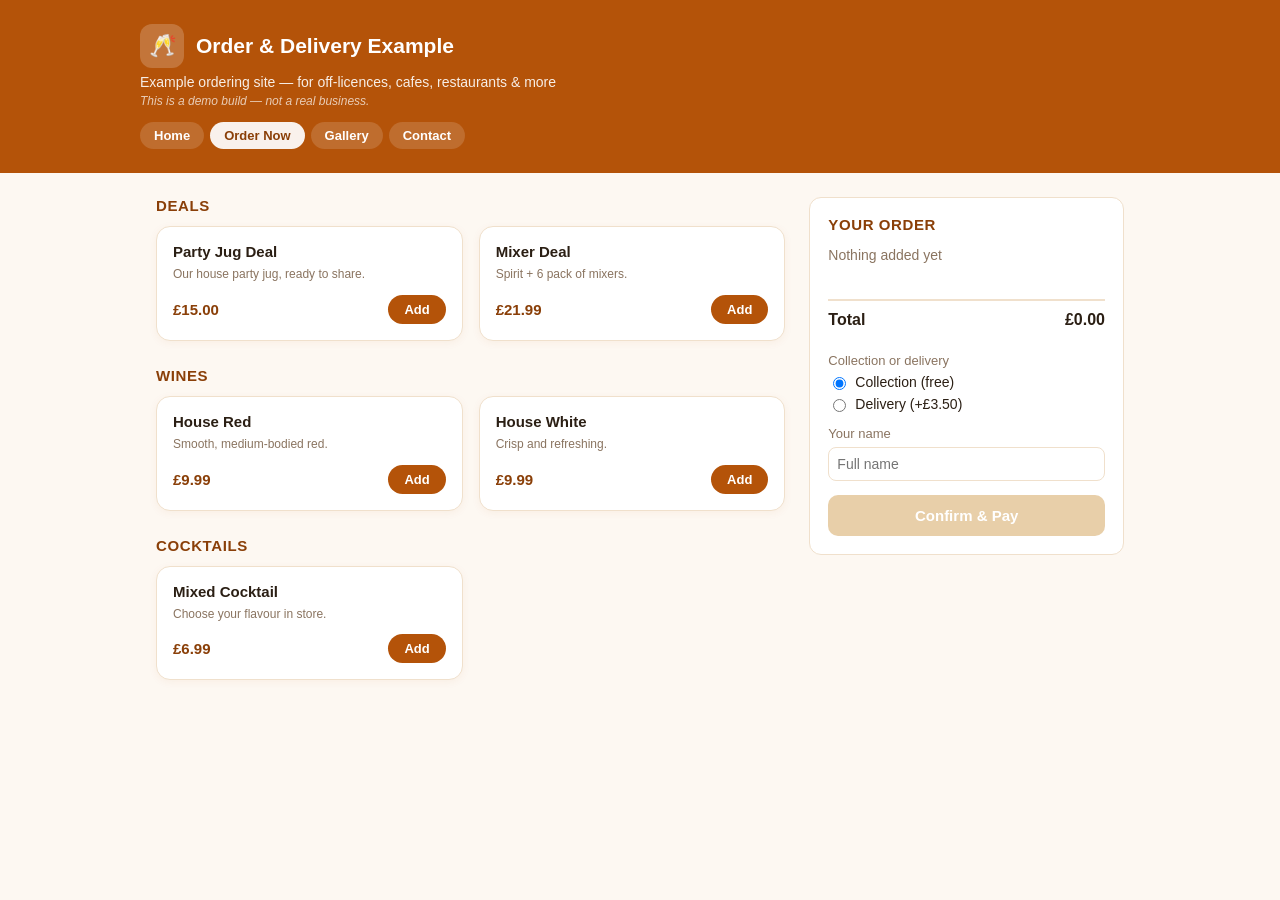
==== booking.html @ 20898935 "Add files via upload" ====
<!DOCTYPE html>
<html lang="en">
<head>
<meta charset="UTF-8">
<meta name="viewport" content="width=device-width, initial-scale=1.0">
<title>Order &amp; Delivery Example | Ordering Demo</title>
<link rel="stylesheet" href="styles.css">
</head>
<body>

  <header class="site-header">
    <div class="header-inner">
      <div class="brand">
        <div class="brand-mark">🥂</div>
        <span class="brand-name">Order &amp; Delivery Example</span>
      </div>
      <p class="tagline">Example ordering site — for off-licences, cafes, restaurants &amp; more</p>
      <p class="hours-line">This is a demo build — not a real business.</p>
      <nav class="site-nav">
        <a href="index.html">Home</a>
        <a href="booking.html" class="active">Order Now</a>
        <a href="gallery.html">Gallery</a>
        <a href="contact.html">Contact</a>
      </nav>
    </div>
  </header>

  <main class="page">

    <section class="products-section">
      <h2>Deals</h2>
      <div id="list-deals" class="product-grid"></div>

      <h2 class="section-spacer">Wines</h2>
      <div id="list-wines" class="product-grid"></div>

      <h2 class="section-spacer">Cocktails</h2>
      <div id="list-cocktails" class="product-grid"></div>
    </section>

    <aside class="basket-panel">
      <h2>Your Order</h2>
      <div id="basket-items" class="basket-items">
        <p class="empty-basket">Nothing added yet</p>
      </div>

      <div class="basket-total-row">
        <span>Total</span>
        <span id="basket-total">£0.00</span>
      </div>

      <div class="fulfilment-picker">
        <label>Collection or delivery</label>
        <div class="radio-row">
          <label><input type="radio" name="fulfilment" value="collection" checked> Collection (free)</label>
          <label><input type="radio" name="fulfilment" value="delivery"> Delivery (+£3.50)</label>
        </div>
      </div>

      <div class="slot-picker">
        <label for="customer-name">Your name</label>
        <input type="text" id="customer-name" placeholder="Full name">
      </div>

      <button id="checkout-btn" class="checkout-btn" disabled>Confirm &amp; Pay</button>
    </aside>

  </main>

  <div id="confirmation-overlay" class="overlay hidden">
    <div class="confirmation-box">
      <h3>Order received!</h3>
      <p>This is an example only — no real order has been placed. This shows how a customer's confirmation would look on a live site, including automatic email confirmation and instant owner notification.</p>
      <button id="close-overlay" class="checkout-btn">Close</button>
    </div>
  </div>

  <script src="script.js"></script>
</body>
</html>
---- styles.css ----
:root {
  --brand: #b45309;
  --brand-dark: #8a3f08;
  --accent: #fbbf24;
  --bg: #fdf8f2;
  --card: #ffffff;
  --text: #2b1f14;
  --muted: #8a7460;
  --border: #f0e0cc;
}

* { box-sizing: border-box; }

body {
  margin: 0;
  font-family: -apple-system, "Segoe UI", Roboto, Helvetica, Arial, sans-serif;
  background: var(--bg);
  color: var(--text);
}

.site-header {
  background: var(--brand);
  color: white;
  padding: 24px 20px;
}

.header-inner {
  max-width: 1000px;
  margin: 0 auto;
}

.brand {
  display: flex;
  align-items: center;
  gap: 12px;
}

.brand-mark {
  width: 44px;
  height: 44px;
  border-radius: 12px;
  background: rgba(255,255,255,0.2);
  display: flex;
  align-items: center;
  justify-content: center;
  font-size: 22px;
}

.brand-name {
  font-size: 21px;
  font-weight: 700;
}

.tagline {
  margin: 6px 0 0;
  opacity: 0.9;
  font-size: 14px;
}

.hours-line {
  margin: 4px 0 0;
  opacity: 0.7;
  font-size: 12px;
  font-style: italic;
}

.page {
  max-width: 1000px;
  margin: 0 auto;
  padding: 24px 16px 80px;
  display: grid;
  grid-template-columns: 1fr;
  gap: 24px;
}

@media (min-width: 800px) {
  .page {
    grid-template-columns: 2fr 1fr;
    align-items: flex-start;
  }
}

h2 {
  font-size: 15px;
  text-transform: uppercase;
  letter-spacing: 0.04em;
  color: var(--brand-dark);
  margin: 0 0 12px;
  font-weight: 700;
}

.section-spacer { margin-top: 26px; }

.product-grid {
  display: grid;
  grid-template-columns: repeat(auto-fill, minmax(200px, 1fr));
  gap: 16px;
}

.product-card {
  background: var(--card);
  border: 1px solid var(--border);
  border-radius: 14px;
  padding: 16px;
  display: flex;
  flex-direction: column;
  gap: 6px;
  box-shadow: 0 2px 8px rgba(180, 83, 9, 0.06);
}

.product-name {
  font-weight: 700;
  font-size: 15px;
}

.product-desc {
  font-size: 12px;
  color: var(--muted);
  line-height: 1.4;
  flex-grow: 1;
}

.product-footer {
  display: flex;
  align-items: center;
  justify-content: space-between;
  margin-top: 6px;
}

.product-price {
  font-size: 15px;
  font-weight: 700;
  color: var(--brand-dark);
}

.add-btn {
  background: var(--brand);
  color: white;
  border: none;
  border-radius: 20px;
  padding: 7px 16px;
  font-size: 13px;
  font-weight: 600;
  cursor: pointer;
}

.add-btn:hover { background: var(--brand-dark); }

.basket-panel {
  background: var(--card);
  border: 1px solid var(--border);
  border-radius: 12px;
  padding: 18px;
  position: sticky;
  top: 16px;
  height: fit-content;
}

.basket-items { min-height: 40px; margin-bottom: 12px; }
.empty-basket { color: var(--muted); font-size: 14px; }

.basket-row {
  display: flex;
  justify-content: space-between;
  align-items: center;
  font-size: 14px;
  padding: 6px 0;
  border-bottom: 1px solid var(--border);
}

.basket-row button {
  background: none;
  border: none;
  color: var(--muted);
  cursor: pointer;
  font-size: 13px;
}

.basket-total-row {
  display: flex;
  justify-content: space-between;
  font-weight: 700;
  font-size: 16px;
  padding: 10px 0;
  border-top: 2px solid var(--border);
  margin-top: 6px;
}

.fulfilment-picker {
  margin: 14px 0;
  display: flex;
  flex-direction: column;
  gap: 6px;
}

.fulfilment-picker label { font-size: 13px; color: var(--muted); }

.radio-row {
  display: flex;
  flex-direction: column;
  gap: 6px;
  font-size: 14px;
  color: var(--text);
}

.radio-row label {
  display: flex;
  align-items: center;
  gap: 6px;
  font-size: 14px;
  color: var(--text);
}

.slot-picker {
  margin: 14px 0;
  display: flex;
  flex-direction: column;
  gap: 6px;
}

.slot-picker label { font-size: 13px; color: var(--muted); }

.slot-picker input {
  padding: 8px;
  border-radius: 8px;
  border: 1px solid var(--border);
  font-size: 14px;
}

.checkout-btn {
  width: 100%;
  background: var(--brand);
  color: white;
  border: none;
  border-radius: 10px;
  padding: 12px;
  font-size: 15px;
  font-weight: 600;
  cursor: pointer;
}

.checkout-btn:disabled { background: #e8cfa9; cursor: not-allowed; }
.checkout-btn:not(:disabled):hover { background: var(--brand-dark); }

.overlay {
  position: fixed;
  inset: 0;
  background: rgba(0,0,0,0.5);
  display: flex;
  align-items: center;
  justify-content: center;
  padding: 20px;
}

.overlay.hidden { display: none; }

.confirmation-box {
  background: white;
  border-radius: 14px;
  padding: 24px;
  max-width: 380px;
  text-align: center;
}

.confirmation-box h3 { margin-top: 0; color: var(--brand-dark); }
.confirmation-box p { color: var(--muted); font-size: 14px; line-height: 1.5; }

.site-nav {
  margin-top: 14px;
  display: flex;
  gap: 6px;
  flex-wrap: wrap;
}

.site-nav a {
  color: white;
  text-decoration: none;
  font-size: 13px;
  font-weight: 600;
  padding: 6px 14px;
  border-radius: 20px;
  background: rgba(255,255,255,0.15);
}

.site-nav a.active { background: rgba(255,255,255,0.92); color: var(--brand-dark); }

.hero-split {
  max-width: 1000px;
  margin: 0 auto;
  padding: 60px 20px;
  display: grid;
  grid-template-columns: 1.3fr 1fr;
  gap: 40px;
  align-items: center;
}

@media (max-width: 700px) {
  .hero-split { grid-template-columns: 1fr; }
}

.hero-split-text h1 { font-size: 30px; margin: 0 0 14px; }
.hero-split-text p { color: var(--muted); font-size: 15px; line-height: 1.6; margin: 0 0 24px; }

.cta-btn {
  display: inline-block;
  background: var(--brand);
  color: white;
  text-decoration: none;
  font-weight: 700;
  padding: 12px 28px;
  border-radius: 10px;
}

.cta-btn:hover { background: var(--brand-dark); }

.hero-split-panel {
  background: var(--card);
  border: 1px solid var(--border);
  border-radius: 16px;
  padding: 24px;
  display: flex;
  flex-direction: column;
  gap: 16px;
}

.split-feature {
  display: flex;
  align-items: center;
  gap: 10px;
  font-size: 14px;
  font-weight: 600;
}

.simple-page {
  max-width: 900px;
  margin: 0 auto;
  padding: 40px 20px 60px;
}

.page-title { font-size: 22px; margin: 0 0 20px; font-weight: 700; color: var(--brand-dark); }

.gallery-scroll {
  display: flex;
  gap: 14px;
  overflow-x: auto;
  padding-bottom: 10px;
}

.gallery-tile-wide {
  flex: 0 0 220px;
  height: 260px;
  background: linear-gradient(135deg, #fbe9d3, #f3d3a3);
  border: 1px dashed var(--border);
  border-radius: 12px;
  display: flex;
  align-items: center;
  justify-content: center;
  color: var(--muted);
  font-size: 13px;
  text-align: center;
  padding: 10px;
}

.page-note {
  text-align: center;
  color: var(--muted);
  font-size: 12px;
  font-style: italic;
  margin-top: 20px;
}

.contact-split {
  max-width: 900px;
  margin: 0 auto;
  padding: 40px 20px 60px;
  display: grid;
  grid-template-columns: 1fr 1fr;
  gap: 30px;
}

@media (max-width: 700px) {
  .contact-split { grid-template-columns: 1fr; }
}

.contact-split-info p { font-size: 15px; margin: 10px 0; }

.contact-split-map {
  background: linear-gradient(135deg, #fbe9d3, #f3d3a3);
  border: 1px dashed var(--border);
  border-radius: 14px;
  min-height: 200px;
  display: flex;
  align-items: center;
  justify-content: center;
  color: var(--muted);
  font-size: 15px;
}

.site-footer {
  text-align: center;
  padding: 30px 20px;
  color: var(--muted);
  font-size: 13px;
  border-top: 1px solid var(--border);
}

.site-footer a { color: var(--brand); font-weight: 600; text-decoration: none; }
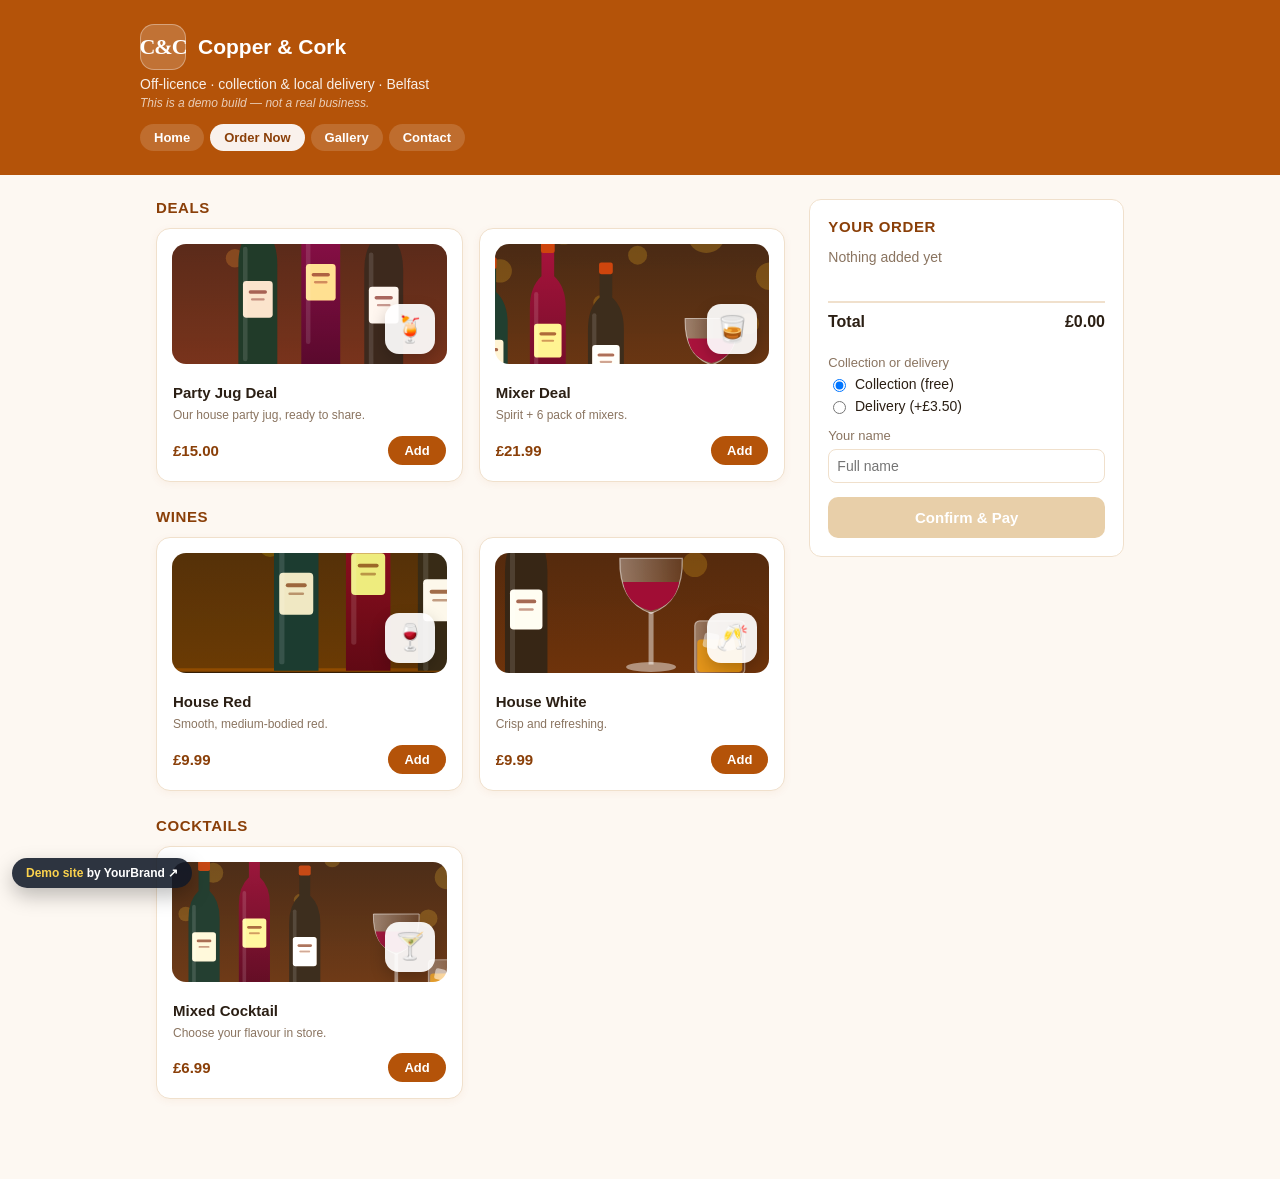
==== commit 9d6fed36: "Add files via upload" ====
--- a/booking.html
+++ b/booking.html
@@ -3,18 +3,19 @@
 <head>
 <meta charset="UTF-8">
 <meta name="viewport" content="width=device-width, initial-scale=1.0">
-<title>Order &amp; Delivery Example | Ordering Demo</title>
+<title>Copper &amp; Cork | Ordering Demo</title>
 <link rel="stylesheet" href="styles.css">
+<link rel="stylesheet" href="enhance.css">
 </head>
-<body>
+<body data-theme="order">
 
   <header class="site-header">
     <div class="header-inner">
       <div class="brand">
-        <div class="brand-mark">🥂</div>
-        <span class="brand-name">Order &amp; Delivery Example</span>
+        <div class="brand-logo" aria-hidden="true">C&amp;C</div>
+        <span class="brand-name">Copper &amp; Cork</span>
       </div>
-      <p class="tagline">Example ordering site — for off-licences, cafes, restaurants &amp; more</p>
+      <p class="tagline">Off-licence · collection &amp; local delivery · Belfast</p>
       <p class="hours-line">This is a demo build — not a real business.</p>
       <nav class="site-nav">
         <a href="index.html">Home</a>
@@ -76,5 +77,6 @@
   </div>
 
   <script src="script.js"></script>
+<script src="enhance.js" defer></script>
 </body>
 </html>
--- a/enhance.css
+++ b/enhance.css
@@ -0,0 +1,27 @@
+/* Demo site polish: artwork, product images, logo, demo label */
+.brand-logo { width: 46px; height: 46px; border-radius: 14px; display: flex; align-items: center; justify-content: center; background: rgba(255, 255, 255, .18); border: 1px solid rgba(255, 255, 255, .35); font-weight: 800; font-size: 22px; letter-spacing: -1px; color: #fff; font-family: Georgia, "Times New Roman", serif; }
+
+.hero-art { width: 100%; max-width: 640px; aspect-ratio: 16 / 10; margin: 0 auto 28px; border-radius: 22px; overflow: hidden; box-shadow: 0 24px 50px rgba(0, 0, 0, .18); }
+.hero-art svg { width: 100%; height: 100%; display: block; }
+.hero-art.wide { max-width: 900px; aspect-ratio: 16 / 7; }
+
+.art-tile { position: relative; overflow: hidden; padding: 0 !important; display: block !important; color: #fff !important; }
+.art-tile .art-svg, .art-map svg { position: absolute; inset: 0; width: 100%; height: 100%; display: block; }
+.art-tile:hover .art-svg { transform: scale(1.05); }
+.art-tile .art-svg { transition: transform .6s ease; }
+.art-cap { position: absolute; left: 12px; bottom: 12px; z-index: 2; padding: 6px 12px; border-radius: 20px; background: rgba(0, 0, 0, .55); color: #fff; font-size: 13px; font-weight: 600; backdrop-filter: blur(4px); }
+
+.art-map { position: relative; overflow: hidden; padding: 0 !important; min-height: 240px; }
+.map-card { position: relative; height: 240px; border-radius: 18px; overflow: hidden; margin-top: 22px; border: 1px solid var(--border, #ddd); }
+
+.prod-img { position: relative; height: 120px; margin: -1px -1px 14px; border-radius: 14px; overflow: hidden; }
+.prod-img .art-svg { position: absolute; inset: 0; width: 100%; height: 100%; display: block; transition: transform .5s ease; }
+.product-card:hover .prod-img .art-svg { transform: scale(1.06); }
+.prod-ic { position: absolute; right: 12px; bottom: 10px; width: 50px; height: 50px; border-radius: 14px; background: rgba(255, 255, 255, .92); display: flex; align-items: center; justify-content: center; font-size: 26px; box-shadow: 0 6px 16px rgba(0, 0, 0, .2); }
+
+.demo-ribbon { position: fixed; left: 12px; bottom: 12px; z-index: 999; padding: 8px 14px; border-radius: 30px; background: rgba(17, 24, 39, .88); color: #fff !important; font: 600 12px/1.2 -apple-system, "Segoe UI", Roboto, sans-serif; text-decoration: none; box-shadow: 0 8px 20px rgba(0, 0, 0, .25); }
+.demo-ribbon b { color: #fcd34d; }
+
+.rv { opacity: 0; transform: translateY(18px); transition: opacity .55s ease, transform .55s ease; }
+.rv.in { opacity: 1; transform: none; }
+@media (prefers-reduced-motion: reduce) { .rv { opacity: 1; transform: none; transition: none; } .art-tile .art-svg, .prod-img .art-svg { transition: none; } }
